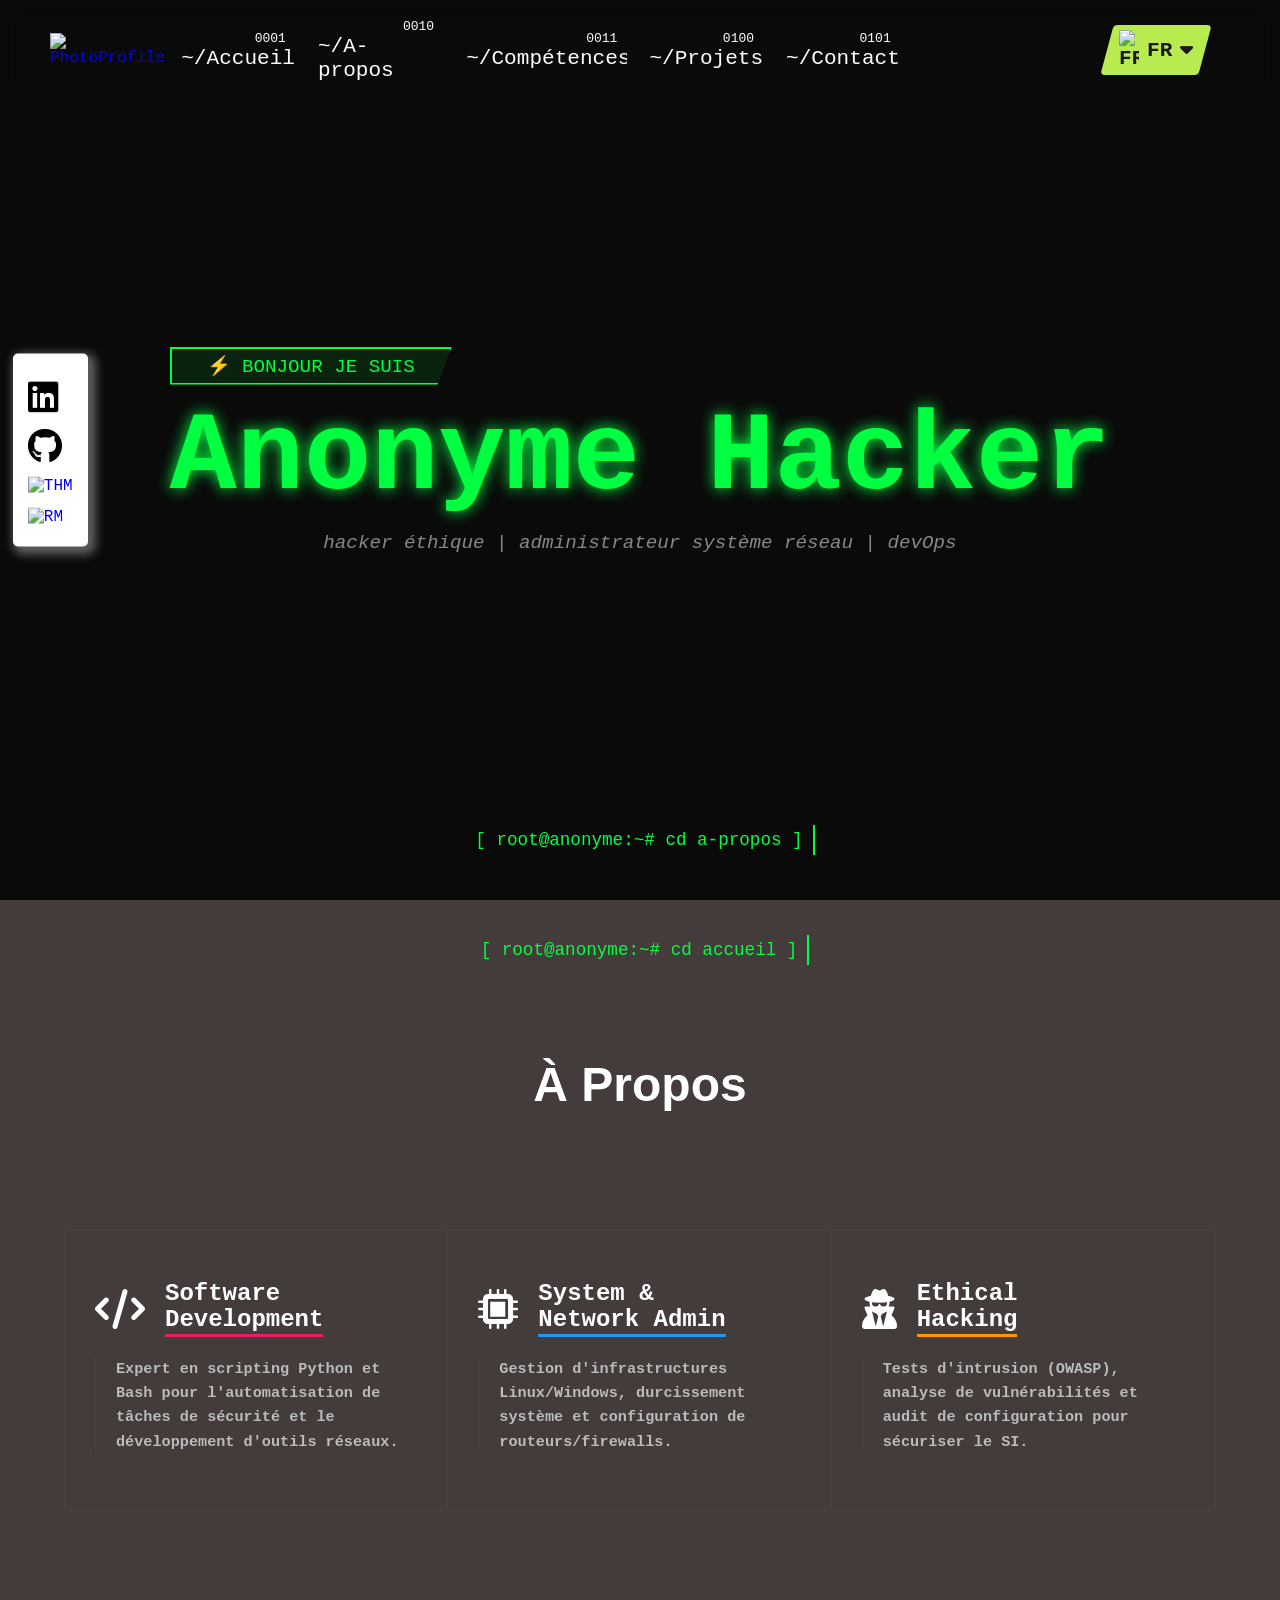
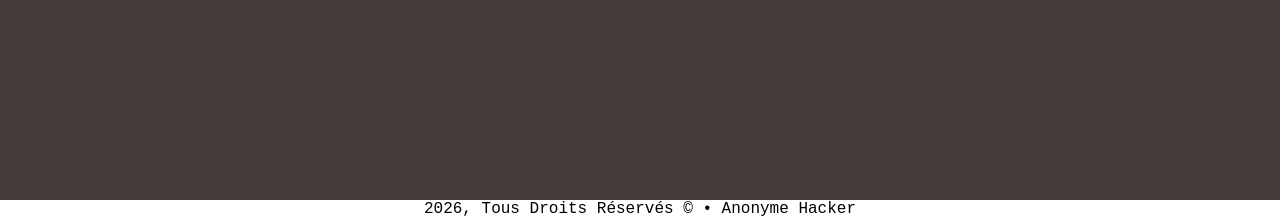
==== Projet Portfolio/index.html @ 801f9b30 "Rename Accueil.html to index.html" ====
<!DOCTYPE html>
<html lang="fr">
<head>
    <meta charset="UTF-8">
    <meta name="viewport" content="width=device-width, initial-scale=1.0">
    <link rel="stylesheet" type="text/css" href="Accueil.css">
    <link rel="stylesheet" href="https://cdnjs.cloudflare.com/ajax/libs/font-awesome/6.0.0/css/all.min.css">
    <title> Accueil | Portfolio </title>
</head>
<body>

    <header>
        <nav class="navigation">
            <div class="identity">
                <a href="#accueil">
                    <img src="Image_illustration/1.jpg" alt="PhotoProfile" class="pp">
                </a> 
            </div>
            
            <ul class="menu-item">
                <li><p>0001</p><a href="#accueil">~/Accueil</a></li>
                <li><p>0010</p><a href="#a-propos">~/A-propos</a></li>
                <li><p>0011</p><a href="#Competences">~/Compétences</a></li>
                <li><p>0100</p><a href="#Projets">~/Projets</a></li>
                <li><p>0101</p><a href="#Contact">~/Contact</a></li>

                <div class="lang-dropdown">
                    <div class="lang-selected">
                        <img src="https://media.cdnws.com/_i/4335/290/359/92/drapeau-france-2.png" alt="FR">
                        <span>FR</span>
                        <i class="fa-solid fa-caret-down"></i>
                    </div>
                    <ul class="lang-list">
                        <li>
                            <a href="#">
                                <img src="https://www.larousse.fr/encyclopedie/data/images/1009498-Drapeau_du_Royaume-Uni_de_Grande-Bretagne_et_dIrlande_du_Nord.jpg" alt="EN">
                                <span>EN</span>
                            </a>
                        </li>
                    </ul>
                </div>
            </ul>
        </nav>
    </header>

    <aside>
        <ul>
            <li><a href="#"><i class="fa-brands fa-linkedin"></i></a></li>
            <li><a href="#"><i class="fa-brands fa-github"></i></a></li>
            <li><a href="#"><img src="https://images.icon-icons.com/3915/PNG/512/tryhackme_logo_icon_249349.png" alt="THM" class="tryhack"></a></li>
            <li><a href="#"><img src="https://www.root-me.org/IMG/logo/siteon0.svg" alt="RM" class="rootme"></a></li>
        </ul>
    </aside>

    <main>
        <section id="accueil" class="titre">

            <div class="présentation">
                <p class="bonjour">⚡ Bonjour je suis</p>
                <h1 class="NomPrenom">Anonyme Hacker</h1>
                <p class="miniskill">hacker éthique | administrateur système réseau | devOps</p>
            </div>

            <div class="fleche">
                <a href="#a-propos" class="btn-flech-down">
                    <code>[ root@anonyme:~# cd a-propos ]</code>
                </a>
            </div>
        </section>

        <section id="a-propos" class="about-me">
            <div class="fleche">
                <a href="#accueil" class="btn-fleche-up">
                    <code>[ root@anonyme:~# cd accueil ]</code>
                </a>
            </div>

            <h2 class="h2"> À Propos </h2>
            
            <div class="expertise-grid">
    <div class="expertise-card">
        <div class="card-header">
            <i class="fa-solid fa-code icon-software"></i>
            <h3>Software<br>Development</h3>
        </div>
        <div class="card-body">
            <span class="html-tag"><h3></span>
            <p>Expert en scripting Python et Bash pour l'automatisation de tâches de sécurité et le développement d'outils réseaux.</p>
            <span class="html-tag"></h3></span>
        </div>
        
    </div>

    <div class="expertise-card">
        <div class="card-header">
            <i class="fa-solid fa-microchip icon-system"></i>
            <h3>System &<br>Network Admin</h3>
        </div>
        <div class="card-body">
            <span class="html-tag"><h3></span>
            <p>Gestion d'infrastructures Linux/Windows, durcissement système et configuration de routeurs/firewalls.</p>
            <span class="html-tag"></h3></span>
        </div>
    </div>

    <div class="expertise-card">
        <div class="card-header">
            <i class="fa-solid fa-user-secret icon-hack"></i>
            <h3>Ethical<br>Hacking</h3>
        </div>
        <div class="card-body">
            <span class="html-tag"><h3></span>
            <p>Tests d'intrusion (OWASP), analyse de vulnérabilités et audit de configuration pour sécuriser le SI.</p>
            <span class="html-tag"></h3></span>
        </div>
    </div>
</div>
        </section>
    </main>

    <footer>
        <p>2026, Tous Droits Réservés © • Anonyme Hacker</p>
    </footer>
    
</body>
</html>
---- Projet Portfolio/Accueil.css ----
/* Base par defaut */

*{
    padding: 0;
    margin: 0;
    box-sizing: border-box;
    text-decoration: none;
}

html {
    scroll-behavior: smooth; /* Transforme le saut brutal en glissement élégant */
}



body{
    background-color: rgb(255, 255, 255);
    font-family: 'Courier New', 'Courier New', Courier, monospace;
    overflow-x: hidden;
    margin: 0;
    scroll-snap-type: y mandatory; /* "y" pour vertical, "mandatory" pour forcer l'arrêt sur une page */
    overflow-y: scroll;           /* Indispensable pour que l'aimant fonctionne */
    height: 100vh;
}

.navigation{
    position: fixed;            /* Reste fixé en haut pendant le scroll */
    top: 0;                     /* Aligné tout en haut */
    width: 100%;                /* Prend toute la largeur de l'écran */
    height: 100px;               /* Hauteur fixe pour la barre */
    display: flex;              /* Active Flexbox pour aligner les éléments */
    justify-content: space-between; /* Logo à gauche, Menu à droite */
    padding: 0 50px;            /* Espace à gauche et à droite du contenu */
    z-index: 1000;              /* Passe au-dessus de tout le reste */
    backdrop-filter: blur(10px);          /* flou derrière */
    background-color: transparent;
    color: rgb(255, 255, 255);
   
}

.navigation:hover{
    background-color:#bbafaf;
    box-shadow: 0 10px 20px; /* Ombre légère sous la barre (effet de relief) */
    transition: 0.5s;
}


.navigation ul {
    display: flex;           /* Aligne les liens horizontalement */
    flex-direction: row;     /* Force le sens "ligne" */
    align-items: center;     /* Centre verticalement les textes */
    list-style: none;        /* Enlève les points si c'est une liste */
    margin-right: 50px;
}

.navigation li {
padding-right: 20px;
margin-left: 5px;
 margin-right: 5px;
    


}


.identity{
    display: flex;          /* Aligne le texte et le point de statut */
    align-items: center;    /* Centre verticalement */
    justify-content: left;
}

.NomStatus{
    
}

.Status{
    width: 10px;            /* Largeur du point */
    height: 10px;           /* Hauteur du point */
    background-color: #00ff41; /* Couleur vert Matrix */
    border-radius: 50%;     /* Transforme le carré en cercle parfait */
    box-shadow: 0 0 8px #00ff41; /* Donne un effet de lumière qui brille */
}


.menu-item{
    font-size:2cap;
}


.menu-item li {
    position: relative; /* Indispensable pour que le remplissage reste dans la boîte */
    padding: 10px 10px;
    border: 1px solid transparent; /* Prépare la bordure pour le hover */
    overflow: hidden;   /* Coupe tout ce qui dépasse (le remplissage) */
    z-index: 1;         /* Crée un contexte d'empilage */
    transition: 0.3s;
}

/* On crée la couche de remplissage avec ::before */
.menu-item li::before {
    content: "";
    position: absolute;
    top: 0;
    left: 0;
    width: 0;           /* Départ à 0 (vide) */
    height: 100%;
    background-color: #00ff41; /* La couleur de remplissage (Vert Matrix) */
    z-index: -1;        /* Se place DERRIÈRE le texte */
    transition: width 0.4s ease-in-out; /* Animation de la largeur */
}

/* L'EFFET AU SURVOL */

/* 1. Le rectangle se remplit */
.menu-item li:hover::before {
    width: 100%;        /* Le rectangle devient plein */
}

/* 2. Le texte change de couleur pour rester lisible sur le vert */
.menu-item li:hover a, 
.menu-item li:hover p {
    color: #000 !important; /* Devient noir pour trancher avec le vert */
    text-shadow: none;
}

/* 3. Style optionnel pour le texte par défaut */
.menu-item a {
    text-decoration: none;
    color: inherit;
    z-index: 2;
}

.menu-item p {
    font-size: small;
    text-align: right;

}

.menu-item li a:hover::after {
    background-color: #006eff;
    transition: 0.2s;
}

.menu-item li:hover{
    color: #00ff41;         /* Le lien devient vert néon */
    text-shadow: 0 0 5px #00ff41; /* Petite lueur au survol */
}



/* 1. Le conteneur qui gère la position */
.lang-dropdown {
    position: relative;
    display: inline-block;
    font-family: 'Courier New', Courier, monospace;
    margin-left: 200px;
    z-index: 1001; /* Pour passer au-dessus de la nav */
}

/* 2. Le bouton visible (FR) */
.lang-selected {
    background-color: #b7eb50; /* Le vert pomme/jaune de ton image */
    color: #1a1a1a;            /* Texte sombre pour le contraste */
    padding: 5px 12px;
    display: flex;
    align-items: center;
    gap: 8px;
    font-weight: bold;
    cursor: pointer;
    transition: 0.3s;
    /* L'effet penché style Terminal/Cyber */
    transform: skew(-15deg); 
    border-radius: 4px;
}

/* On remet le texte et l'image droit à l'intérieur du bloc penché */
.lang-selected img, 
.lang-selected span, 
.lang-selected i {
    transform: skew(15deg); 
}

.lang-selected img {
    width: 20px;
    height: auto;
    border-radius: 2px;
}

/* 3. La liste déroulante (cachée par défaut) */
.lang-list {
    display: block; /* On change display pour opacity pour permettre l'animation */
    opacity: 0;
    visibility: hidden;
    transform: skew(-15deg) translateY(-10px); /* Part d'un peu plus haut */
    transition: all 0.3s ease-in-out;
    
    position: absolute;
    top: 110%;
    left: 0;
    background-color: #0a0a0a;
    border: 1px solid #b7eb50;
    list-style: none;
    padding: 5px 0;
    width: 100%;
    min-width: 80px;
    box-shadow: 0 5px 15px rgba(0, 0, 0, 0.8);
}

.lang-list li a {
    display: flex;
    align-items: center;
    gap: 10px;
    padding: 8px 12px;
    color: #ffffff;
    text-decoration: none;
    font-size: 14px;
    transform: skew(15deg); /* Redresse le texte */
    transition: 0.2s;
}

.lang-list li a img {
    width: 20px;
}

/* 4. LES INTERACTIONS (Hover) */

/* Affiche la liste quand on survole le parent */
.lang-dropdown:hover .lang-list {
    display: block;
    opacity: 1;
    visibility: visible;
    transform: skew(-15deg) translateY(0);
}

/* Change la couleur au survol de l'option EN */
.lang-list li:hover {
    background-color: #b7eb50;
    color: #000;
}

/* Petit effet de brillance sur le bouton principal au survol */
.lang-selected:hover {
    box-shadow: 0 0 10px #b7eb50;
}





aside{
    position: fixed;            /* Fixe la barre sur l'écran */
    left: 1%;                    /* On la place contre le bord gauche */
    top: 50%;                   /* On descend le haut de la barre à 50% de la page */
    transform: translateY(-50%);/* Recentre parfaitement la barre verticalement */
    background-color: #ffffff;  /* Fond blanc comme sur l'image */
    display: flex;              /* Active Flexbox */
    flex-direction: column;     /* Aligne les icônes les unes sous les autres */
    padding: 15px;              /* Espace entre les icônes et le bord blanc */
    box-shadow: 4px 4px 10px 4px rgb(95, 95, 95); /* Ombre sur le côté droit de la barre */
    border-radius: 5px 5px 5px 5px; /* Arrondit les coins à droite uniquement */
    z-index: 900;               /* Juste en dessous du menu principal */
    width: auto;
    height:auto ;
}

aside:hover{
    margin-left: 10px;
    transition: 0.3s;

}

aside ul{
     list-style: none;
     justify-items: center;
}



aside li {
    margin: 5px 0px 3px 0px;            /*  Espace vertical entre chaque icône */
    padding: 5px 0px 3px 0px;
}



.fa-linkedin {
    font-size: 35px;    /* Ajuste la taille ici */
    color: #000000;     /* Gris clair de base */
    
}

.fa-linkedin:hover{
    color: #006eff;
}

.fa-github {
    font-size: 35px;    /* Ajuste la taille ici */
    color: #000000;     /* Gris clair de base */
}

.fa-github:hover{
    color: #ffffff;
    border-radius: 100%;
    background-color: #000000;
}


aside .tryhack {
    width: 35px;
    height: 35px;
}

aside .rootme {
    width: 35px;
    height: 35px;
}

main{
    width: 100%;
    /* On enlève justify-content: center ici pour ne pas écraser les sections */
    display: block;
}



section{
    height: 100vh;           /* Chaque section prend 100% de la hauteur de l'écran */
    width: 100%;
    display: flex;           /* Flexbox pour chaque page individuellement */
    flex-direction: column;  /* Aligne le contenu du haut vers le bas */
    justify-content: space-between; /* Pousse la flèche tout en bas et le texte au milieu */
    align-items: center;     /* Centre horizontalement */
    text-align: center;
    padding-top: 100px;      /* Espace pour ton menu fixe (ajuste selon ton header) */
    padding-bottom: 20px;    /* Espace pour que la flèche ne touche pas le bord */
    box-sizing: border-box;  /* Important pour que le padding ne casse pas les 100vh */
    scroll-snap-align: start;    /* Chaque section se cale pile au bord de l'écran */
    scroll-snap-align: start;    /* La section se "colle" au haut de l'écran */
    scroll-snap-stop: always;    /* Empêche de sauter 3 pages d'un coup */
    /* Remplace 100px par la hauteur réelle de ta barre de navigation */
    scroll-margin-top: 100px;
    padding-top: 100px; /* La hauteur de ton header */
    box-sizing: border-box; /* Indispensable pour que le padding soit INCLUS dans les 100vh */
}

.titre{ 
    justify-content: center;
    justify-items: center;
    background-color: #0a0a0a; /* Fond de la page 1 */
}

.présentation {
    flex-grow: 1;           /* Prend tout l'espace disponible au milieu */
    display: flex;
    flex-direction: column;
    justify-content: center; /* Centre le texte verticalement dans cet espace */
    align-items: start;
}

.bonjour {
    width: 30%; /* Ou la largeur que tu souhaites */
    align-items: flex-start; /* Aligne le contenu à gauche */
    border: 2px solid #00ff41; /* Bordure un peu plus fine pour plus de style */
    font-size: 1.2rem;         /* Taille réduite pour le contraste avec le nom */
    color: #00ff41;
    padding: 5px 10px;
    text-transform: uppercase;
    background: rgba(0, 255, 65, 0.1); /* Léger fond vert transparent */
    clip-path: polygon(0 0, 100% 0, 95% 100%, 0% 100%); /* Effet biseauté optionnel */
}

/* Ajout de l'emoji via CSS */
.bonjour::before {
    margin-right: 10px;
}

.NomPrenom {
  font-size: clamp(3rem, 10vw, 7rem); /* S'adapte à l'écran, évite de couper */
    color: #00ff41;
    text-shadow: 0 0 15px #00ff41;
    margin: 10px 0;
    white-space: nowrap;
}


.miniskill{
    font-size: 1.2rem;        /* Taille plus petite que le nom */
    color: #888;              /* Gris plus discret */
    margin-bottom: 30px;      /* Espace avant le bouton */
    font-style: italic;       /* Met le texte en italique */
    display: block;
    text-align: center;
    width: 100%;
    
}


.fleche {
   padding-bottom: 30px; /* Colle la flèche en bas de l'écran */
}



.btn-fleche-up, .btn-flech-down{
    text-decoration: none;
    color: #00ff41;
    font-size: 1.1rem;
    
}


.btn-fleche-up:hover, .btn-flech-down:hover {
    text-shadow: 0 0 10px #00ff41;
    transform: scale(1.05);
}

.fleche code {
    border-right: 2px solid #00ff41;
    animation: blink 1s step-end infinite;
    padding: 5px 10px;
}


@keyframes blink {
    50% { border-color: transparent; }
}


/* --- SECTION A PROPOS (Global) --- */
.about-me {
    background-color: #443b3b;
    display: flex;
    flex-direction: column;
    align-items: center;
    justify-content: space-between;
    padding: 40px 0;
}

.h2 {
    font-size: 3rem;
    color: #fff;
    margin-bottom: 50px;
    font-family: Arial, sans-serif; /* Pour un look plus moderne sur le titre */
}

/* --- LE GRID (Le cadre blanc de l'image) --- */
.expertise-grid {
    display: grid;
    grid-template-columns: repeat(3, 1fr); /* 3 colonnes égales */
    border: 1px solid #444; /* Bordure grise fine */
    width: 90%;
    max-width: 1200px;
    background-color: transparent;
    margin-bottom:250px;


}

/* --- LES CARTES INDIVIDUELLES --- */
.expertise-card {
    padding: 50px 30px;
    border-right: 1px solid #444; /* Ligne verticale entre les cartes */
    transition: background 0.3s ease;
}

.expertise-card:last-child {
    border-right: none; /* Pas de ligne à droite de la dernière carte */
}

.expertise-card:hover {
    background: rgba(255, 255, 255, 0.02); /* Effet de survol discret */
}

/* --- ICONS ET TITRES --- */
.card-header {
    display: flex;
    align-items: center;
    gap: 20px;
    margin-bottom: 20px;
}

.card-header i {
    font-size: 2.5rem;
    color: #fff;
}

.card-header h3 {
    color: #fff;
    font-size: 1.5rem;
    line-height: 1.1;
    text-align: left;
}

/* Soulignement de couleur sous le titre (comme ton image) */
.icon-software + h3 { border-bottom: 3px solid #e91e63; width: fit-content; }
.icon-system + h3 { border-bottom: 3px solid #2196f3; width: fit-content; }
.icon-hack + h3 { border-bottom: 3px solid #ff9800; width: fit-content; }

/* --- TEXTE ET TAGS HTML --- */
.card-body {
    text-align: left;
    border-left: 1px solid #444; /* La petite ligne verticale à gauche du texte */
    padding-left: 20px;
    margin-top: 20px;
}

.html-tag {
    display: block;
    color: #444; /* Gris foncé pour les balises h3 */
    font-size: 0.8rem;
    margin: 5px 0;
}

.card-body p {
    color: #bbb;
    font-family: 'Courier New', monospace;
    font-size: 0.95rem;
    line-height: 1.6;
}



.myself{}

.btn-details{
   margin-top: 20px;
    background: transparent;
    color: #00ff41;
    border: 1px solid #00ff41;
    padding: 8px 15px;
    font-family: 'Courier New', monospace;
    cursor: pointer;
    transition: 0.3s;
    align-self: flex-start; /* Aligne le bouton à gauche dans la carte */
}

/* Effet quand la souris passe sur le bouton */
.btn-details:hover {
    background: #00ff41;
    color: #000;
}




/*.info-details{}

.close-details{}

.more-details{}*/

footer{
     background-color: #ffffff;
  text-align: center;
  color: #000000;
}
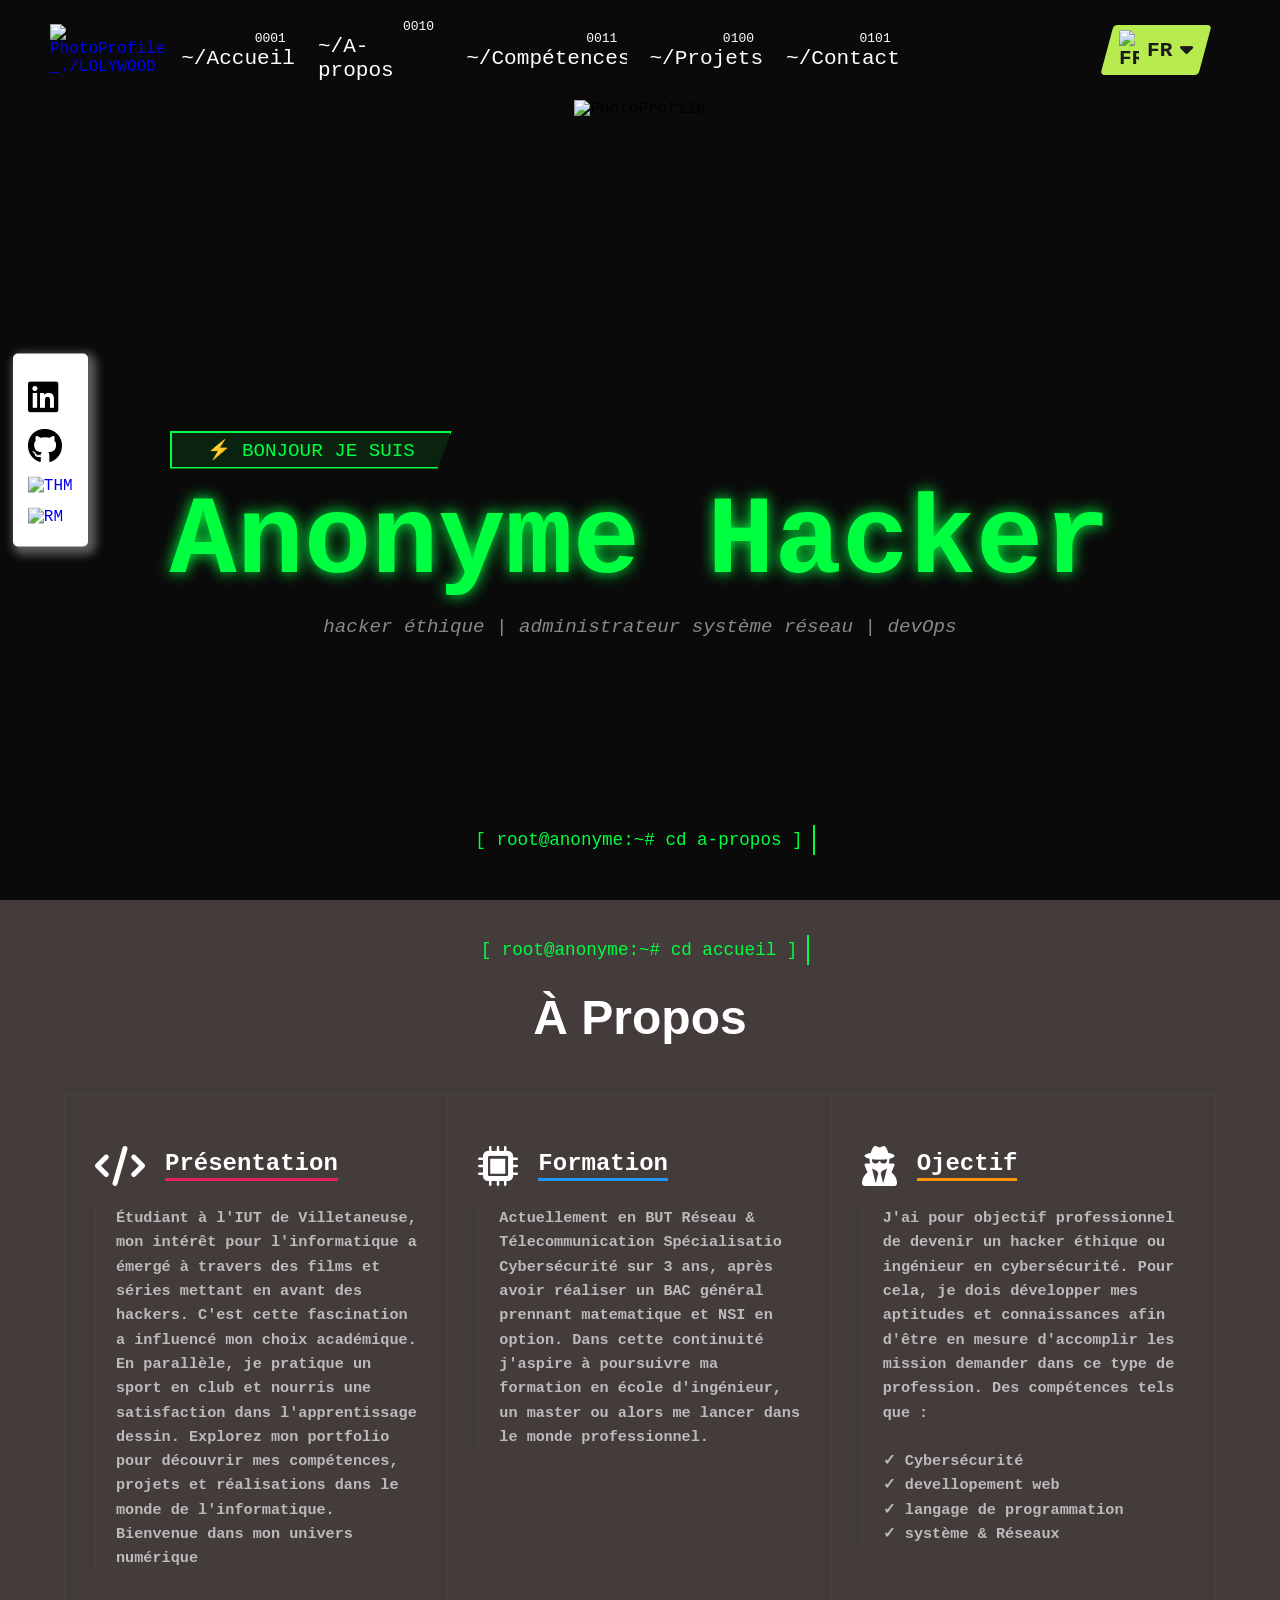
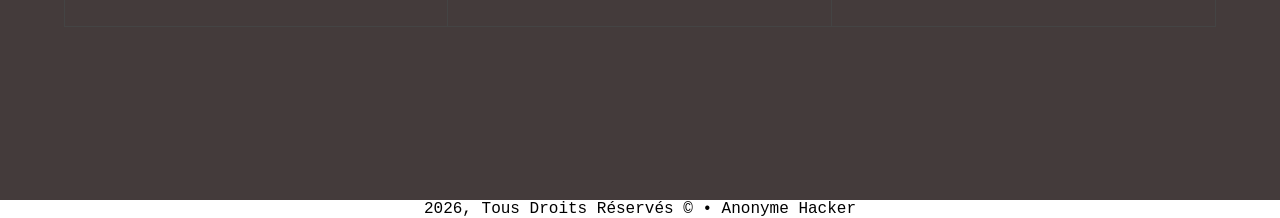
==== commit 880fa370: "Update index.html" ====
--- a/Projet Portfolio/index.html
+++ b/Projet Portfolio/index.html
@@ -5,6 +5,7 @@
     <meta name="viewport" content="width=device-width, initial-scale=1.0">
     <link rel="stylesheet" type="text/css" href="Accueil.css">
     <link rel="stylesheet" href="https://cdnjs.cloudflare.com/ajax/libs/font-awesome/6.0.0/css/all.min.css">
+    <link rel="icon" href="Navigation/doc/pp2.png" >
     <title> Accueil | Portfolio </title>
 </head>
 <body>
@@ -13,7 +14,7 @@
         <nav class="navigation">
             <div class="identity">
                 <a href="#accueil">
-                    <img src="Image_illustration/1.jpg" alt="PhotoProfile" class="pp">
+                    <img src="Navigation/doc/pp2.png" alt="PhotoProfile" class="pp">_./LOLYWOOD</img>
                 </a> 
             </div>
             
@@ -54,6 +55,10 @@
 
     <main>
         <section id="accueil" class="titre">
+            <img src="Navigation/doc/pp4.gif" alt="PhotoProfile" class="ppcentre"></div>
+            <video autoplay loop muted playsinline class="video-bg">
+        <source src="Navigation/doc/v1.mp4" type="video/mp4">
+    </video>
 
             <div class="présentation">
                 <p class="bonjour">⚡ Bonjour je suis</p>
@@ -81,11 +86,11 @@
     <div class="expertise-card">
         <div class="card-header">
             <i class="fa-solid fa-code icon-software"></i>
-            <h3>Software<br>Development</h3>
+            <h3>Présentation</h3>
         </div>
         <div class="card-body">
             <span class="html-tag"><h3></span>
-            <p>Expert en scripting Python et Bash pour l'automatisation de tâches de sécurité et le développement d'outils réseaux.</p>
+            <p>Étudiant à l'IUT de Villetaneuse, mon intérêt pour l'informatique a émergé à travers des films et séries mettant en avant des hackers. C'est cette fascination a influencé mon choix académique. En parallèle, je pratique un sport en club et nourris une satisfaction dans l'apprentissage dessin. Explorez mon portfolio pour découvrir mes compétences, projets et réalisations dans le monde de l'informatique. Bienvenue dans mon univers numérique</p>
             <span class="html-tag"></h3></span>
         </div>
         
@@ -94,11 +99,11 @@
     <div class="expertise-card">
         <div class="card-header">
             <i class="fa-solid fa-microchip icon-system"></i>
-            <h3>System &<br>Network Admin</h3>
+            <h3>Formation</h3>
         </div>
         <div class="card-body">
             <span class="html-tag"><h3></span>
-            <p>Gestion d'infrastructures Linux/Windows, durcissement système et configuration de routeurs/firewalls.</p>
+            <p>Actuellement en BUT Réseau & Télecommunication Spécialisatio Cybersécurité sur 3 ans, après avoir réaliser un BAC général prennant matematique et NSI en option. Dans cette continuité j'aspire à poursuivre ma formation en école d'ingénieur, un master ou alors me lancer dans le monde professionnel.</p>
             <span class="html-tag"></h3></span>
         </div>
     </div>
@@ -106,11 +111,16 @@
     <div class="expertise-card">
         <div class="card-header">
             <i class="fa-solid fa-user-secret icon-hack"></i>
-            <h3>Ethical<br>Hacking</h3>
+            <h3>Ojectif</h3>
         </div>
         <div class="card-body">
             <span class="html-tag"><h3></span>
-            <p>Tests d'intrusion (OWASP), analyse de vulnérabilités et audit de configuration pour sécuriser le SI.</p>
+            <p>J'ai pour objectif professionnel de devenir un hacker éthique ou ingénieur en cybersécurité. Pour cela, je dois développer mes aptitudes et connaissances afin d'être en mesure d'accomplir les mission demander dans ce type de profession. Des compétences tels que :</p>
+                    <p>
+                    <br>✓ Cybersécurité
+                    <br>✓ devellopement web
+                    <br>✓ langage de programmation
+                    <br>✓ système & Réseaux</p>
             <span class="html-tag"></h3></span>
         </div>
     </div>
